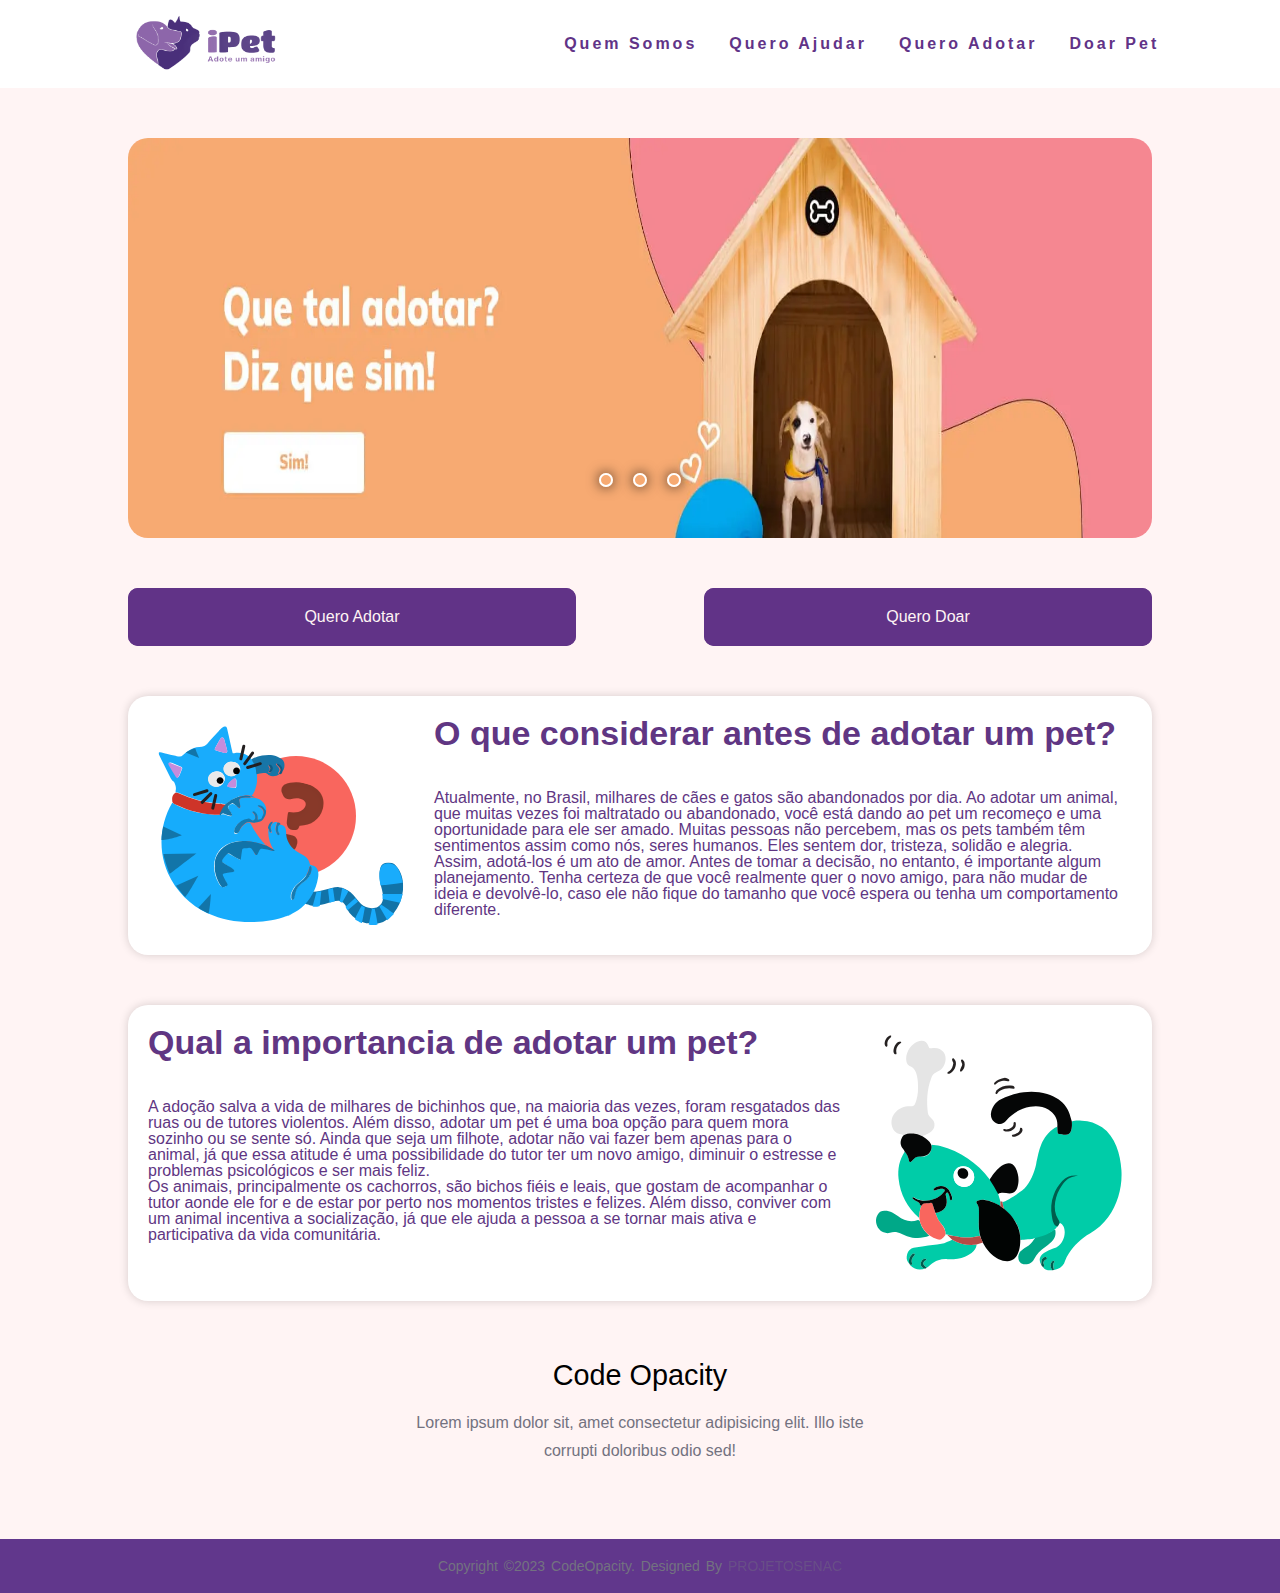
==== index.html @ 4919dfd8 "Atualizando a main denovo" ====
<!DOCTYPE html>
<html lang="pt-BR">
  <head>
    <meta charset="UTF-8" />
    <meta http-equiv="X-UA-Compatible" content="IE=edge" />
    <meta name="viewport" content="width=device-width, initial-scale=1.0" />
    <title>IPET</title>
    <link rel="stylesheet" href="./styles/reset.css" />
    <link
      rel="stylesheet"
      href="https://cdnjs.cloudflare.com/ajax/libs/animate.css/4.1.1/animate.min.css"
    />
  </head>
  <body>
    <header class="header">
      <nav>
        <a href="#"
          ><img
            src="./assets/Logo.PNG"
            width="140"
            height="55"
            alt="logo IPET"
            class="animate__animated animate__fadeInDown img_logo"
        /></a>
        <div class="mobile-menu">
          <div class="line1"></div>
          <div class="line2"></div>
          <div class="line3"></div>
          <div class="line4"></div>
        </div>

        <ul class="nav-list">
          <li class="animate__animated animate__fadeInDown">
            <a class="itensnav" href="qm_somos.html">Quem Somos</a>
          </li>
          <li class="animate__animated animate__fadeInDown">
            <a class="itensnav" href="help.html">Quero Ajudar</a>
          </li>
          <li class="animate__animated animate__fadeInDown">
            <a class="itensnav" href="quero_adotar.html">Quero Adotar</a>
          </li>
          <li class="animate__animated animate__fadeInDown">
            <a class="itensnav" href="doar_pet.html">Doar Pet</a>
          </li>
        </ul>
      </nav>
    </header>
    <main>
      <div class="slider">
        <div class="slides">
          <!--os input ficarão aqui-->
          <input type="radio" name="radio-btn" id="radio1" />
          <input type="radio" name="radio-btn" id="radio2" />
          <input type="radio" name="radio-btn" id="radio3" />
         

          <div class="slide first">
            <a href="quero_adotar.html"
              ><img src="./assets/main/imagens_do_index/banner-2.webp"
            /></a>
          </div>
          <div class="slide">
            <a href="help.html"
              ><img src="./assets/main/imagens_do_index/banner-3.webp"
            /></a>
          </div>
          <div class="slide">
            <a href="quero_adotar.html"
              ><img src="./assets/main/imagens_do_index/banner-4.webp"
            /></a>
          </div>

          <div class="navigation-auto">
            <div class="auto-btn1"></div>
            <div class="auto-btn2"></div>
            <div class="auto-btn3"></div>
          </div>
        </div>

        <div class="manual-navigation">
          <label for="radio1" class="manual-btn"></label>
          <label for="radio2" class="manual-btn"></label>
          <label for="radio3" class="manual-btn"></label>
        
        </div>
      </div>
      
    <div class="button">
      <a href="quero_adotar.html" class="butto1">Quero Adotar</a>
      <a href="doar_pet.html" class="butto1 btn">Quero Doar</a>
    </div>
     

      <div class="center1">
        <div class="card">
          <img
            src="./assets/main/imagens_do_index/gato.svg"
            class="foto"
          />
          <h1 class="subtext1">O que considerar antes de adotar um pet?</h1>
          <p class="text1">
            Atualmente, no Brasil, milhares de cães e gatos são abandonados por
            dia. Ao adotar um animal, que muitas vezes foi maltratado ou
            abandonado, você está dando ao pet um recomeço e uma oportunidade
            para ele ser amado. Muitas pessoas não percebem, mas os pets também
            têm sentimentos assim como nós, seres humanos. Eles sentem dor,
            tristeza, solidão e alegria. Assim, adotá-los é um ato de amor.
            Antes de tomar a decisão, no entanto, é importante algum
            planejamento. Tenha certeza de que você realmente quer o novo amigo,
            para não mudar de ideia e devolvê-lo, caso ele não fique do tamanho
            que você espera ou tenha um comportamento diferente.
          </p>
        </div>
      </div>

      <div class="center2">
        <div class="card">
          <img
            src="./assets/main/imagens_do_index/GreenDogwithBone.svg"
            class="foto1"
          />
          <h1 class="subtext2">Qual a importancia de adotar um pet?</h1>
          <p class="text2">
            A adoção salva a vida de milhares de bichinhos que, na maioria das
            vezes, foram resgatados das ruas ou de tutores violentos. Além
            disso, adotar um pet é uma boa opção para quem mora sozinho ou se
            sente só. Ainda que seja um filhote, adotar não vai fazer bem apenas
            para o animal, já que essa atitude é uma possibilidade do tutor ter
            um novo amigo, diminuir o estresse e problemas psicológicos e ser
            mais feliz. <br />
            Os animais, principalmente os cachorros, são bichos fiéis e leais,
            que gostam de acompanhar o tutor aonde ele for e de estar por perto
            nos momentos tristes e felizes. Além disso, conviver com um animal
            incentiva a socialização, já que ele ajuda a pessoa a se tornar mais
            ativa e participativa da vida comunitária.
          </p>
        </div>
      </div>
    </main>

    <footer>
      <div class="footer-content">
        <h3>code opacity</h3>
        <p>
          Lorem ipsum dolor sit, amet consectetur adipisicing elit. Illo iste
          corrupti doloribus odio sed!
        </p>
        <ul class="socials">
          <li>
            <a href="#"><i class="fa fa-facebook"></i></a>
          </li>
          <li>
            <a href="#"><i class="fa fa-twitter"></i></a>
          </li>
          <li>
            <a href="#"><i class="fa fa-google-plus"></i></a>
          </li>
          <li>
            <a href="#"><i class="fa fa-youtube"></i></a>
          </li>
          <li>
            <a href="#"><i class="fa fa-linkedin-square"></i></a>
          </li>
        </ul>
      </div>
      <div class="footer-bottom">
        <p>
          copyright &copy;2023 codeOpacity. designed by
          <span>projetoSenac</span>
        </p>
      </div>
    </footer>

    <script src="./scripts/navmenu.js"></script>
    <script src="./scripts/main.js"></script>
  </body>
</html>
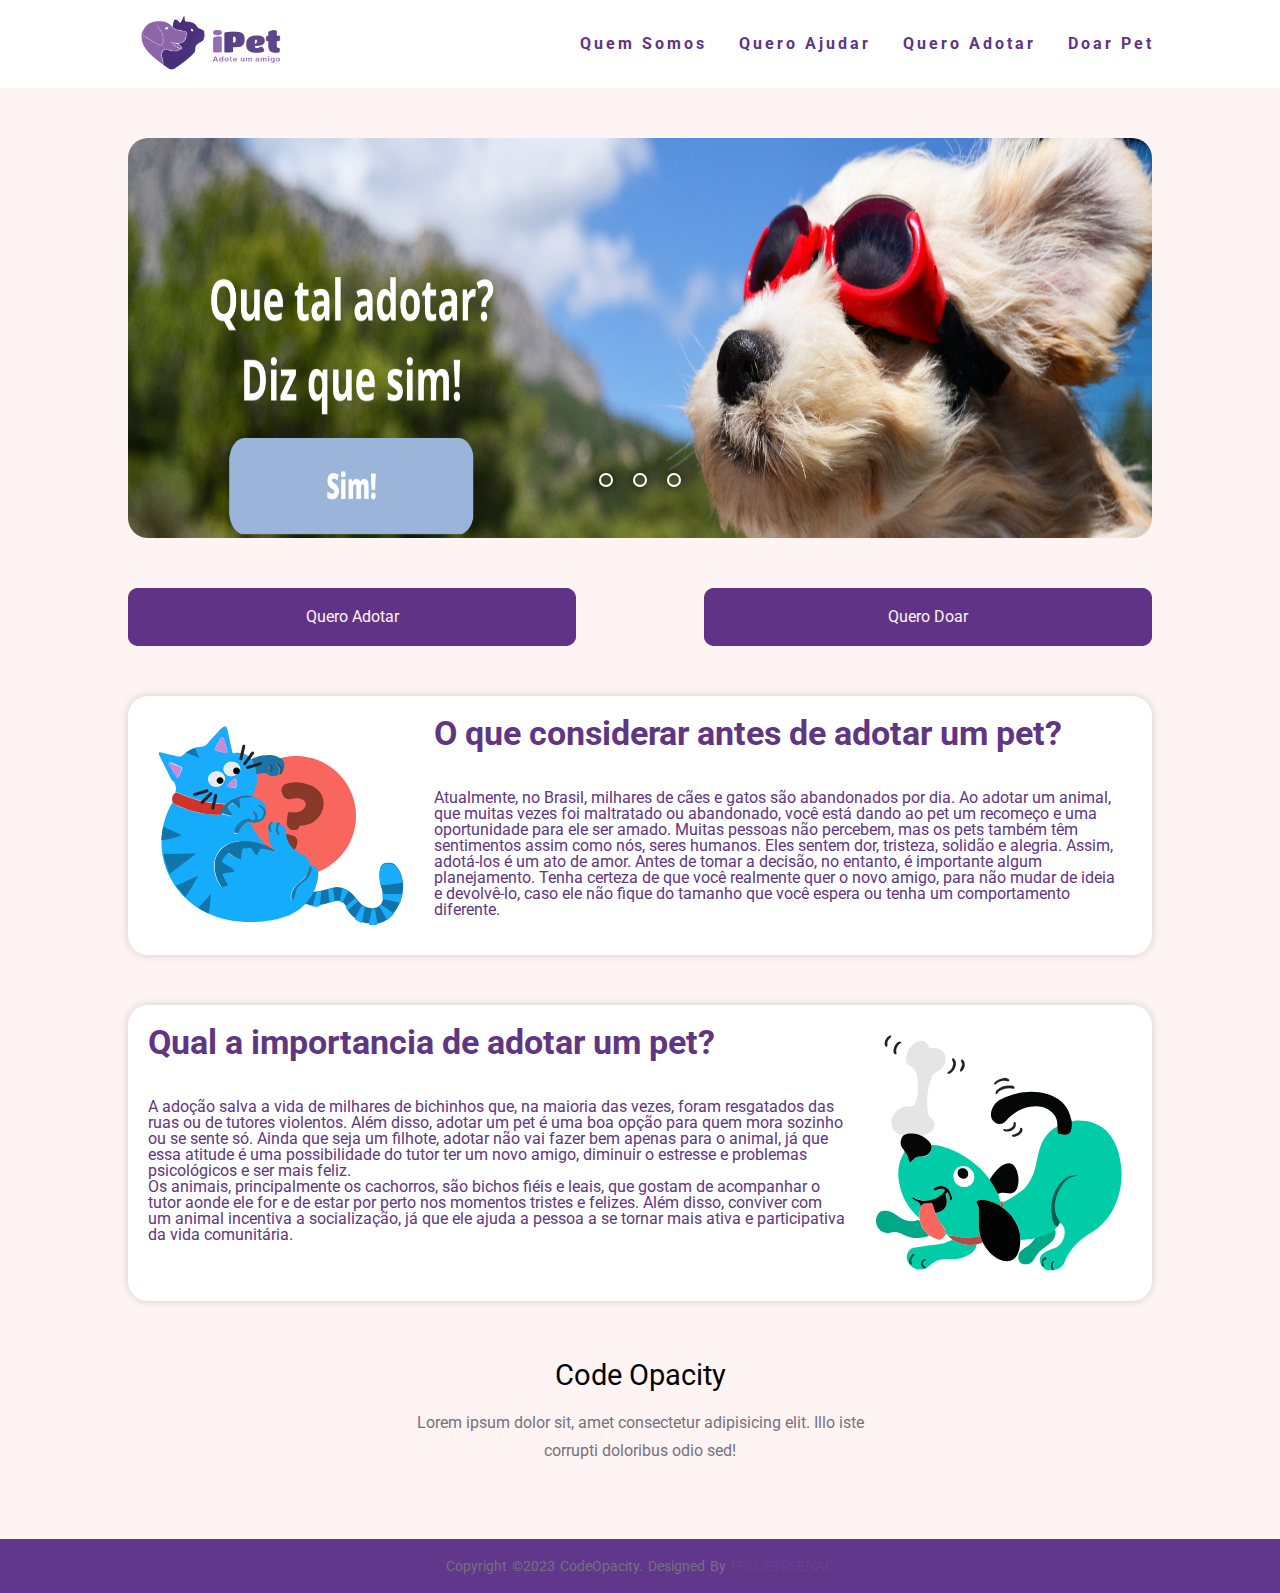
==== commit b045f7f4: "atualizacao do banner do ,index e no quem somos" ====
--- a/index.html
+++ b/index.html
@@ -56,17 +56,17 @@
 
           <div class="slide first">
             <a href="quero_adotar.html"
-              ><img src="./assets/main/imagens_do_index/banner-2.webp"
+              ><img src="./assets/main/imagens_do_index/Sim !.png"
             /></a>
           </div>
           <div class="slide">
             <a href="help.html"
-              ><img src="./assets/main/imagens_do_index/banner-3.webp"
+              ><img src="./assets/main/imagens_do_index/Buscar Pet!.png"
             /></a>
           </div>
           <div class="slide">
             <a href="quero_adotar.html"
-              ><img src="./assets/main/imagens_do_index/banner-4.webp"
+              ><img src="./assets/main/imagens_do_index/Quero_ajudar.png"
             /></a>
           </div>
 
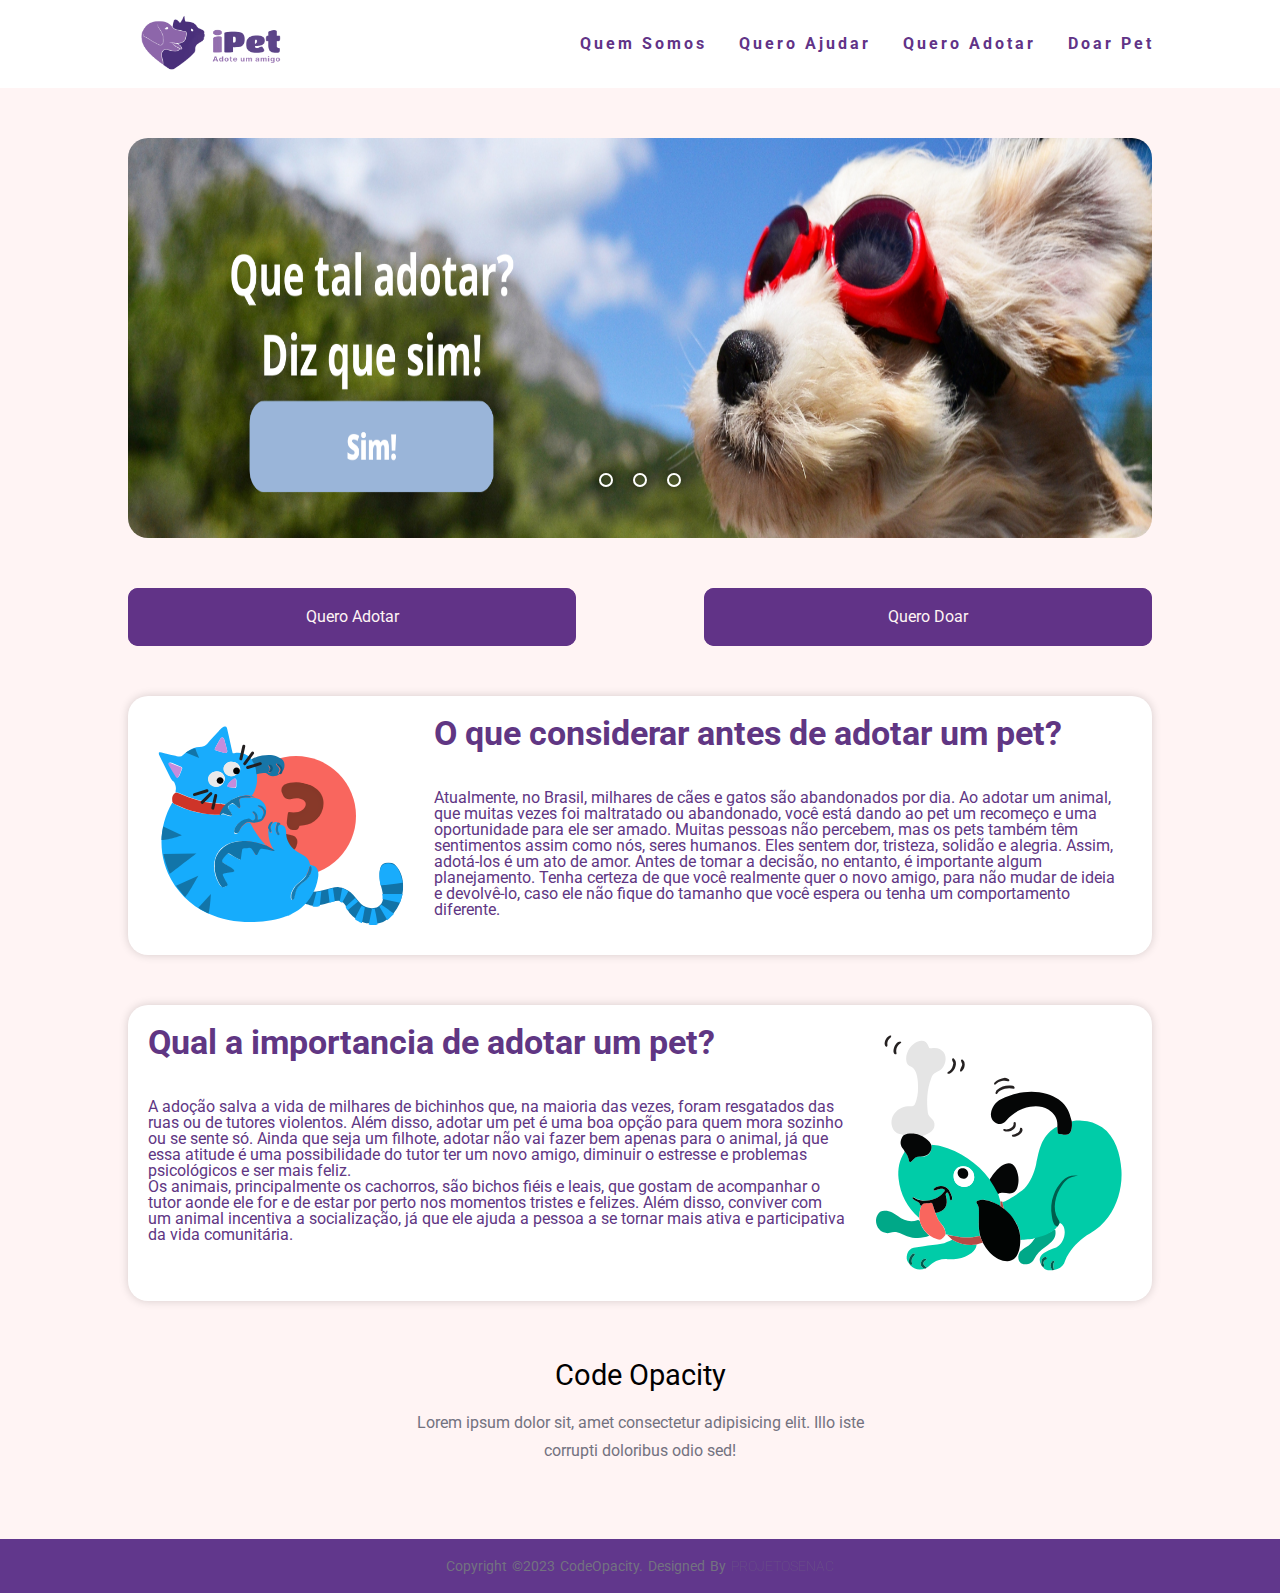
==== commit 6a45e1cd: "Reparo do index" ====
--- a/index.html
+++ b/index.html
@@ -56,17 +56,22 @@
 
           <div class="slide first">
             <a href="quero_adotar.html"
-              ><img src="./assets/main/imagens_do_index/Sim !.png"
+              ><img src="./assets/main/imagens_do_index/Sim ! (1).png"
+
+            /></a>
+          </div>
+          <div class="slide">
+            <a href="quero_adotar.html"
+
+              ><img src="./assets/main/imagens_do_index/Buscar Pet! (2).png"
+
             /></a>
           </div>
           <div class="slide">
             <a href="help.html"
-              ><img src="./assets/main/imagens_do_index/Buscar Pet!.png"
-            /></a>
-          </div>
-          <div class="slide">
-            <a href="quero_adotar.html"
-              ><img src="./assets/main/imagens_do_index/Quero_ajudar.png"
+
+              ><img src="./assets/main/imagens_do_index/quero_adotar.png"
+
             /></a>
           </div>
 
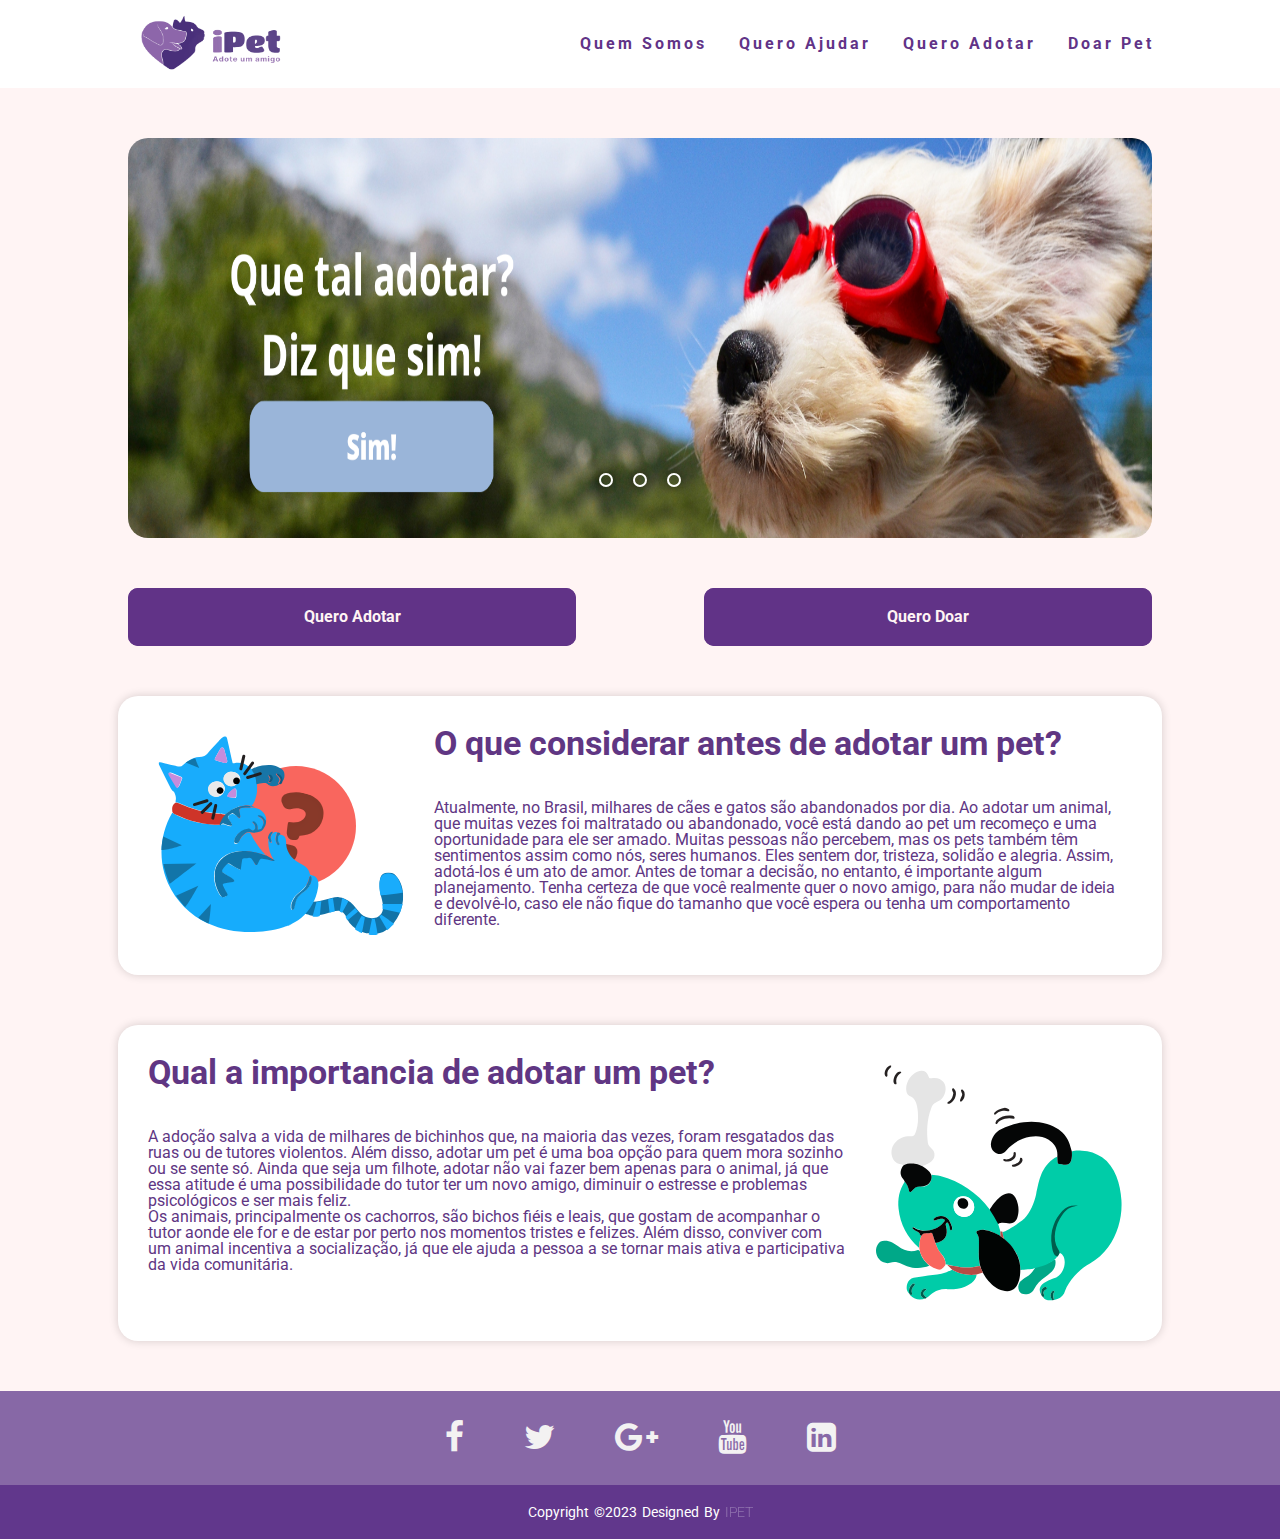
==== commit 063be1a1: "Ultimos detalhes modificados" ====
--- a/index.html
+++ b/index.html
@@ -10,6 +10,7 @@
       rel="stylesheet"
       href="https://cdnjs.cloudflare.com/ajax/libs/animate.css/4.1.1/animate.min.css"
     />
+    <link rel="stylesheet" href="https://cdnjs.cloudflare.com/ajax/libs/font-awesome/4.7.0/css/font-awesome.min.css">
   </head>
   <body>
     <header class="header">
@@ -145,11 +146,7 @@
 
     <footer>
       <div class="footer-content">
-        <h3>code opacity</h3>
-        <p>
-          Lorem ipsum dolor sit, amet consectetur adipisicing elit. Illo iste
-          corrupti doloribus odio sed!
-        </p>
+   
         <ul class="socials">
           <li>
             <a href="#"><i class="fa fa-facebook"></i></a>
@@ -170,8 +167,8 @@
       </div>
       <div class="footer-bottom">
         <p>
-          copyright &copy;2023 codeOpacity. designed by
-          <span>projetoSenac</span>
+          copyright &copy;2023 designed by
+          <span>IPET</span>
         </p>
       </div>
     </footer>
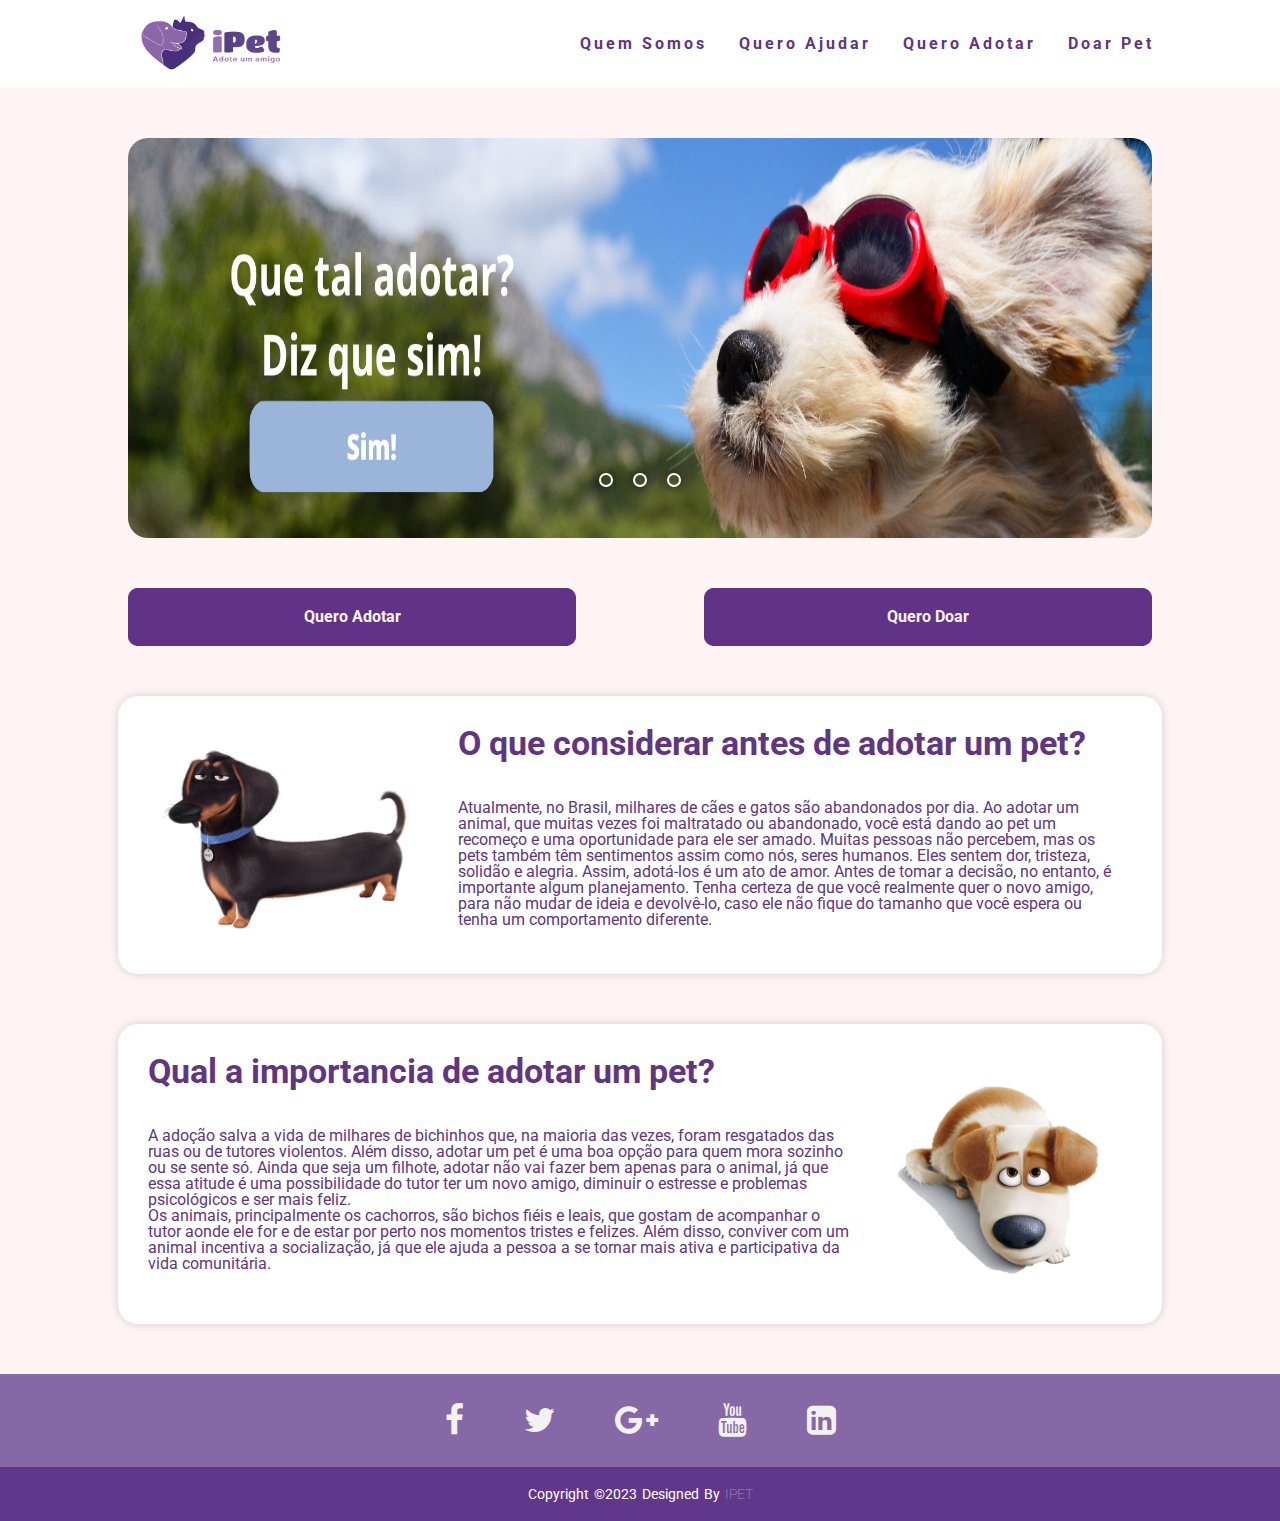
==== commit b0885fde: "Adicionando fotos" ====
--- a/index.html
+++ b/index.html
@@ -99,9 +99,10 @@
 
       <div class="center1">
         <div class="card">
-          <img
-            src="./assets/main/imagens_do_index/gato.svg"
+           <img
+          src="./assets/kisspng-dachshund-illumination-entertainment-film-comedy-c-kevin-hart-5ac436f6e7da05.6918245715228085669497.png"
             class="foto"
+            width="270px" height="210px"
           />
           <h1 class="subtext1">O que considerar antes de adotar um pet?</h1>
           <p class="text1">
@@ -122,8 +123,10 @@
       <div class="center2">
         <div class="card">
           <img
-            src="./assets/main/imagens_do_index/GreenDogwithBone.svg"
+          src="./assets/kisspng-dog-notebook-paper-brochure-gidget-5af513bbcc5922.479099131526010811837.png"
+           
             class="foto1"
+            width="240px" height="220px"
           />
           <h1 class="subtext2">Qual a importancia de adotar um pet?</h1>
           <p class="text2">
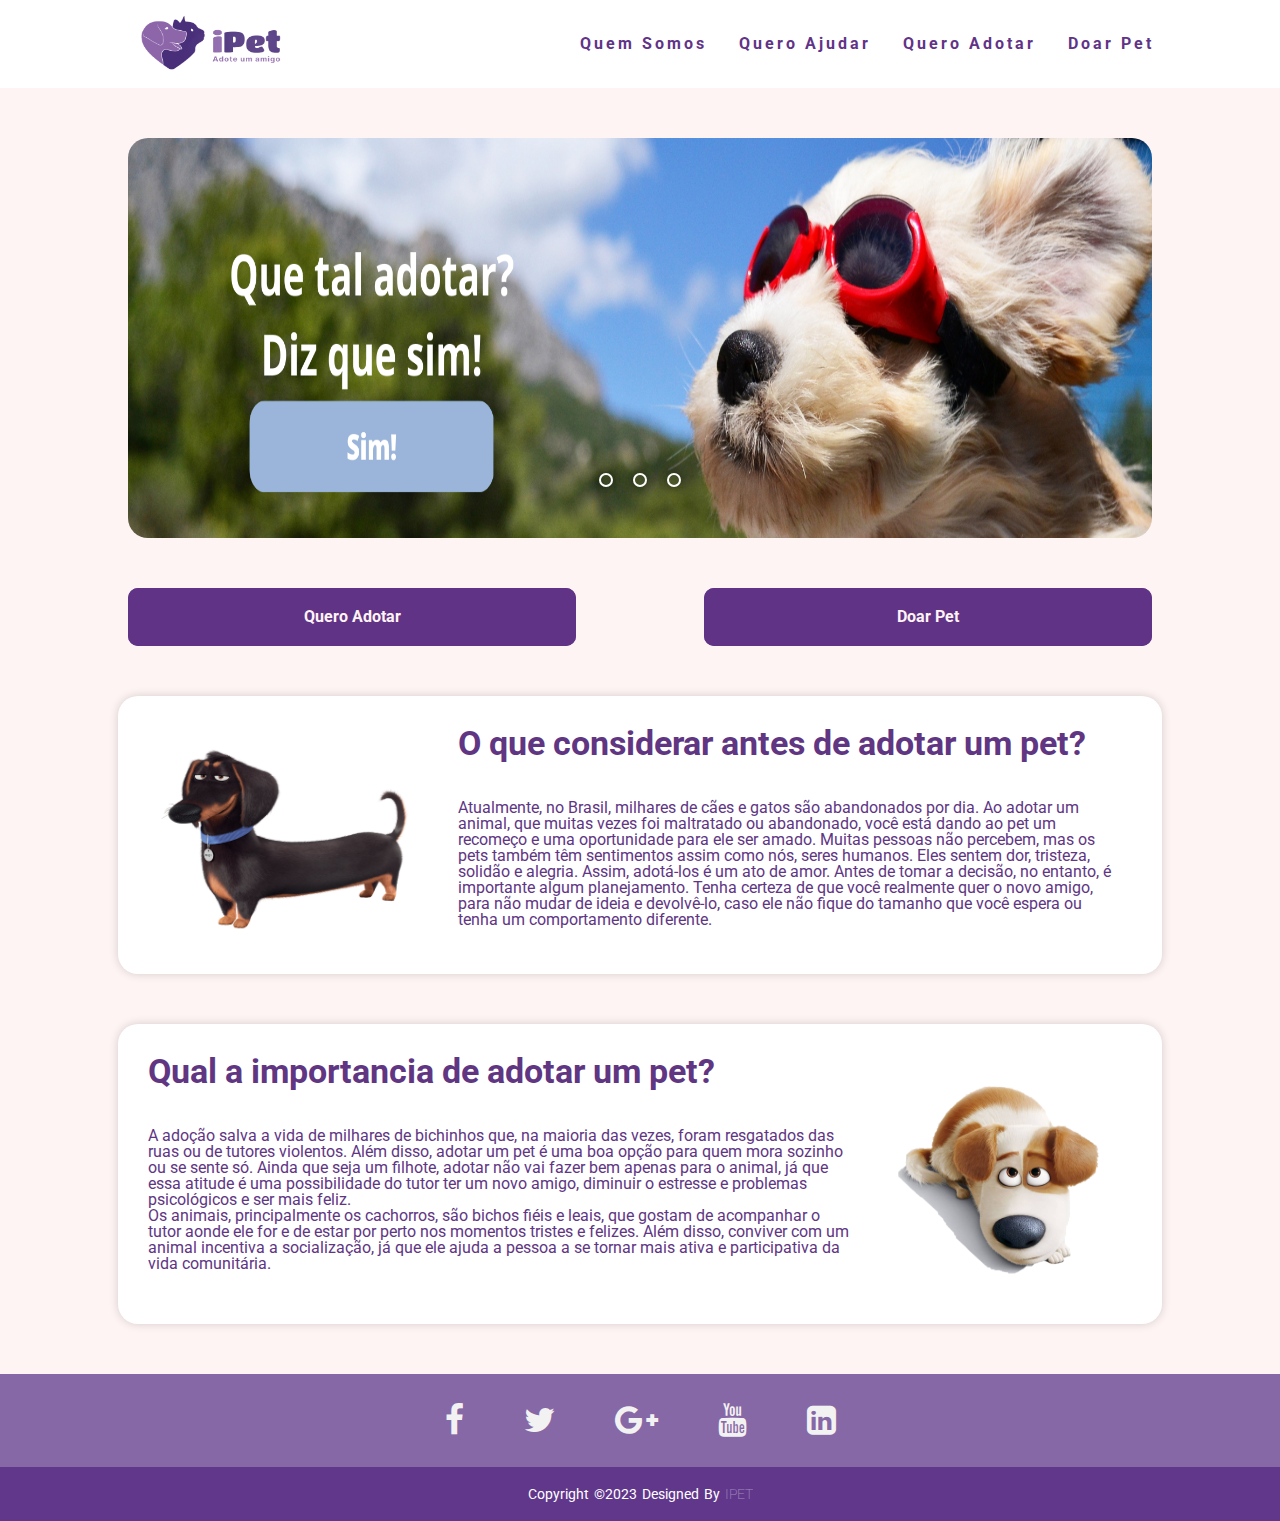
==== commit 49b8a6a5: "Update index.html" ====
--- a/index.html
+++ b/index.html
@@ -11,6 +11,7 @@
       href="https://cdnjs.cloudflare.com/ajax/libs/animate.css/4.1.1/animate.min.css"
     />
     <link rel="stylesheet" href="https://cdnjs.cloudflare.com/ajax/libs/font-awesome/4.7.0/css/font-awesome.min.css">
+    <link rel="shortcut icon" href="assets/1.1.ico" type="image/x-icon">
   </head>
   <body>
     <header class="header">
@@ -93,7 +94,7 @@
       
     <div class="button">
       <a href="quero_adotar.html" class="butto1">Quero Adotar</a>
-      <a href="doar_pet.html" class="butto1 btn">Quero Doar</a>
+      <a href="doar_pet.html" class="butto1 btn">Doar Pet</a>
     </div>
      
 
